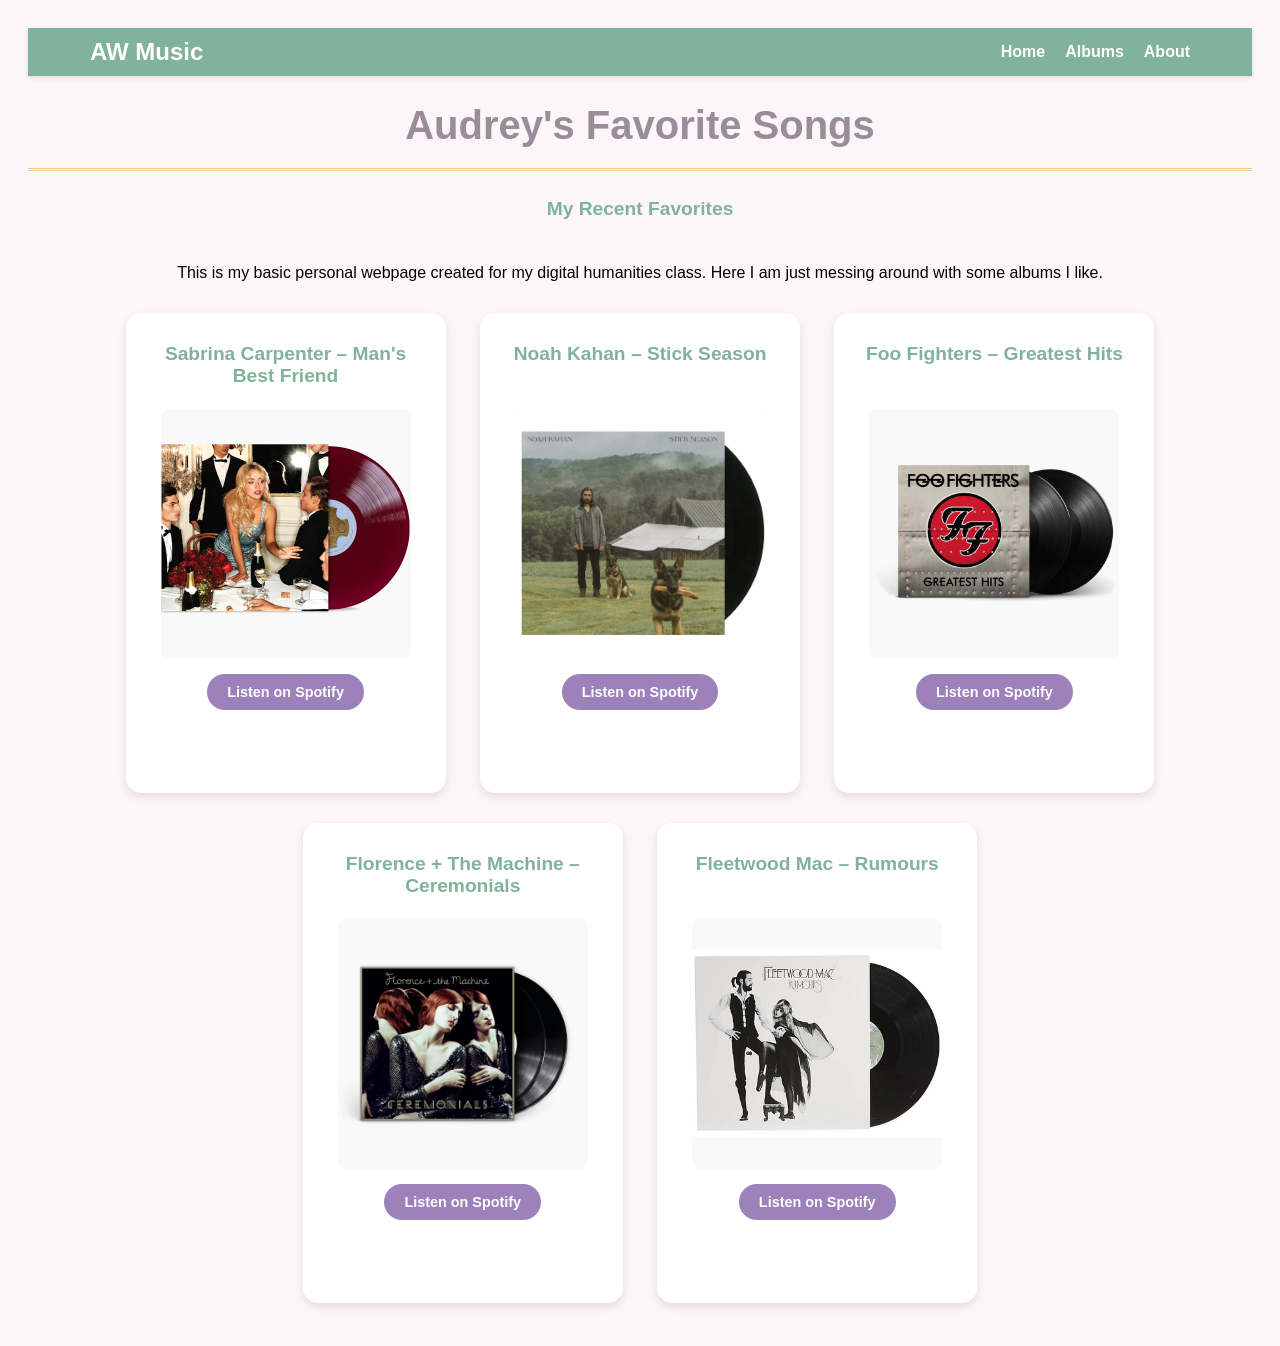
==== docs/index.html @ 9c04e91c "added navigation bar" ====
<?xml version="1.0" encoding="UTF-8"?>
<!DOCTYPE html>
<html xmlns="http://www.w3.org/1999/xhtml" lang="en">
    <head>
        <title>Audrey's Favorite Songs</title>
        <meta charset="UTF-8" />
        <meta name="author" content="Audrey Weeden" />
        <meta name="viewport" content="width=device-width, initial-scale=1.0" />
        <link rel="stylesheet" type="text/css" href="webstyle.css?v=101" />
    </head>
    <body>
        <nav class="navbar">
            <div class="nav-container">
                <a href="#" class="nav-logo">AW Music</a>
                <ul class="nav-links">
                    <li><a href="#">Home</a></li>
                    <li><a href="#">Albums</a></li>
                    <li><a href="#">About</a></li>
                </ul>
            </div>
        </nav>
        <h1>Audrey's Favorite Songs</h1>
        <h2>My Recent Favorites</h2>
        
        <p>This is my basic personal webpage created for my digital humanities class. Here I am just messing around with some albums I like.</p>
        <div class="album">
            <h2>Sabrina Carpenter – Man's Best Friend</h2>
            <a href="https://open.spotify.com/album/1aqg30bNvLSWgShZgX4oop" target="_blank">
            <img src="mans-best-friend.jpg" alt="Sabrina Carpenter" />
            </a>
            <a href="https://open.spotify.com/album/1aqg30bNvLSWgShZgX4oop" target="_blank" class="spotify-button">Listen on Spotify</a>
        </div>
        
        <div class="album">
            <h2>Noah Kahan – Stick Season</h2>
            <a href="https://open.spotify.com/album/50ZenUP4O2Q5eCy2NRNvuz?trackId=0mflMxspEfB0VbI1kyLiAv" target="_blank">
            <img src="stick-season.jpg" alt="Stick Season Album Cover" />
            </a>
            <a href="https://open.spotify.com/album/50ZenUP4O2Q5eCy2NRNvuz?trackId=0mflMxspEfB0VbI1kyLiAv" target="_blank" class="spotify-button">Listen on Spotify</a>
        </div>
        
        <div class="album">
            <h2>Foo Fighters – Greatest Hits</h2>
            <a href="https://open.spotify.com/album/1zCNrbPpz5OLSr6mSpPdKm?trackId=0mflMxspEfB0VbI1kyLiAv" target="_blank">
            <img src="foo-fighters.jpg" alt="Foo Fighters Greatest Hits" />
            </a>
            <a href="https://open.spotify.com/album/1zCNrbPpz5OLSr6mSpPdKm?trackId=0mflMxspEfB0VbI1kyLiAv" target="_blank" class="spotify-button">Listen on Spotify</a>
        </div>
        <div class="album">
            <h2>Florence + The Machine – Ceremonials</h2>
            <a href="https://open.spotify.com/album/3tFAP5BTa1lwUp7lLJ9FlG?trackId=0mflMxspEfB0VbI1kyLiAv" target="_blank">
            <img src="ceremonials.jpg" alt="Ceremonials Album Cover" />
            </a>
            <a href="https://open.spotify.com/album/3tFAP5BTa1lwUp7lLJ9FlG?trackId=0mflMxspEfB0VbI1kyLiAv" target="_blank" class="spotify-button">Listen on Spotify</a>
        </div>
        <div class="album">
            <h2>Fleetwood Mac – Rumours</h2>
            <a href="https://open.spotify.com/album/1bt6q2SruMsBtcerNVtpZB?trackId=0mflMxspEfB0VbI1kyLiAv" target="_blank">
            <img src="rumours.jpg" alt="Rumours Album Cover" />
            </a>
            <a href="https://open.spotify.com/album/1bt6q2SruMsBtcerNVtpZB?trackId=0mflMxspEfB0VbI1kyLiAv" target="_blank" class="spotify-button">Listen on Spotify</a>
        </div>
      
        
    </body>
</html>
---- docs/webstyle.css ----
/* Navigation Bar Styling */
.navbar {
    background-color: #81b29a; /* Your Sage Green */
    padding: 10px 0;
    position: sticky;          /* This keeps it at the top when you scroll! */
    top: 0;
    z-index: 1000;             /* Ensures it stays above the album boxes */
    box-shadow: 0 2px 5px rgba(0,0,0,0.1);
}

.nav-container {
    display: flex;
    justify-content: space-between;
    align-items: center;
    max-width: 1100px;
    margin: 0 auto;
    padding: 0 20px;
}

.nav-logo {
    color: white;
    font-size: 1.5em;
    font-weight: bold;
    text-decoration: none;
}

.nav-links {
    list-style: none;
    display: flex;
    margin: 0;
}

.nav-links li {
    margin-left: 20px;
}

.nav-links a {
    color: white;
    text-decoration: none;
    font-weight: bold;
    transition: color 0.3s ease;
}

.nav-links a:hover {
    color: #f2cc8f; /* Pastel yellow highlight on hover */
}


body {
    background-color: #fdf6f9; /* Pastel background */
    font-family: Arial, sans-serif;
    text-align: center;
    padding: 20px;
}

h1 {
    color: #9a8c98;
    text-align: center;
    font-size: 2.5em;
    border-bottom: 3px double #f2cc8f; /* Pastel yellow accent */
    padding-bottom: 20px;
}

h2 {
    color: #81b29a; /* Pastel sage green */
    margin-top: 10px;
    font-size: 1.2em;
    height: 50px; 
    overflow: hidden;
}

img {
    width: 250px !important;  /* Shrunk slightly so it has room in the box */
    height: 250px !important; /* Forced square */
    object-fit: contain;      /* This keeps the whole record visible inside the square */
    background-color: #f9f9f9; /* Optional: adds a tiny tint to the empty space */
    border-radius: 8px;
    display: block;
    margin: 0 auto;
    transition: transform 0.3s ease;
}

.album {
    background-color: white;
    width: 320px; 
    height: 480px; 
    display: inline-block; 
    margin: 15px;
    padding: 20px;
    border-radius: 15px;
    vertical-align: top;
    box-shadow: 0 4px 10px rgba(0,0,0,0.1);
    box-sizing: border-box; 
    overflow: hidden; 
    text-align: center;
}

a {
    text-decoration: none;
    outline: none;
}

img:hover {
    transform: scale(1.1);
    cursor: pointer;
}

.album:hover {
    transform: translateY(-10px); /* Lifts the box up 10 pixels */
    box-shadow: 0 12px 24px rgba(0,0,0,0.2); /* Makes the shadow deeper as it lifts */
    transition: all 0.3s ease;
} 

img:hover {
    transform: scale(1.05);
    filter: brightness(1.1); /* Makes the album cover glow slightly */
}

.album img {
    cursor: pointer;
} 

/* Styling the Purple Button */
.spotify-button {
    display: inline-block;
    background-color: #9d81bb; /* A soft pastel purple */
    color: white !important;
    padding: 10px 20px;
    margin-top: 15px;
    border-radius: 25px;
    text-decoration: none;
    font-weight: bold;
    font-size: 0.9em;
    transition: background-color 0.3s ease, transform 0.2s ease;
}

.spotify-button:hover {
    background-color: #8367a1; /* A slightly darker purple for the hover effect */
    transform: scale(1.05);
}
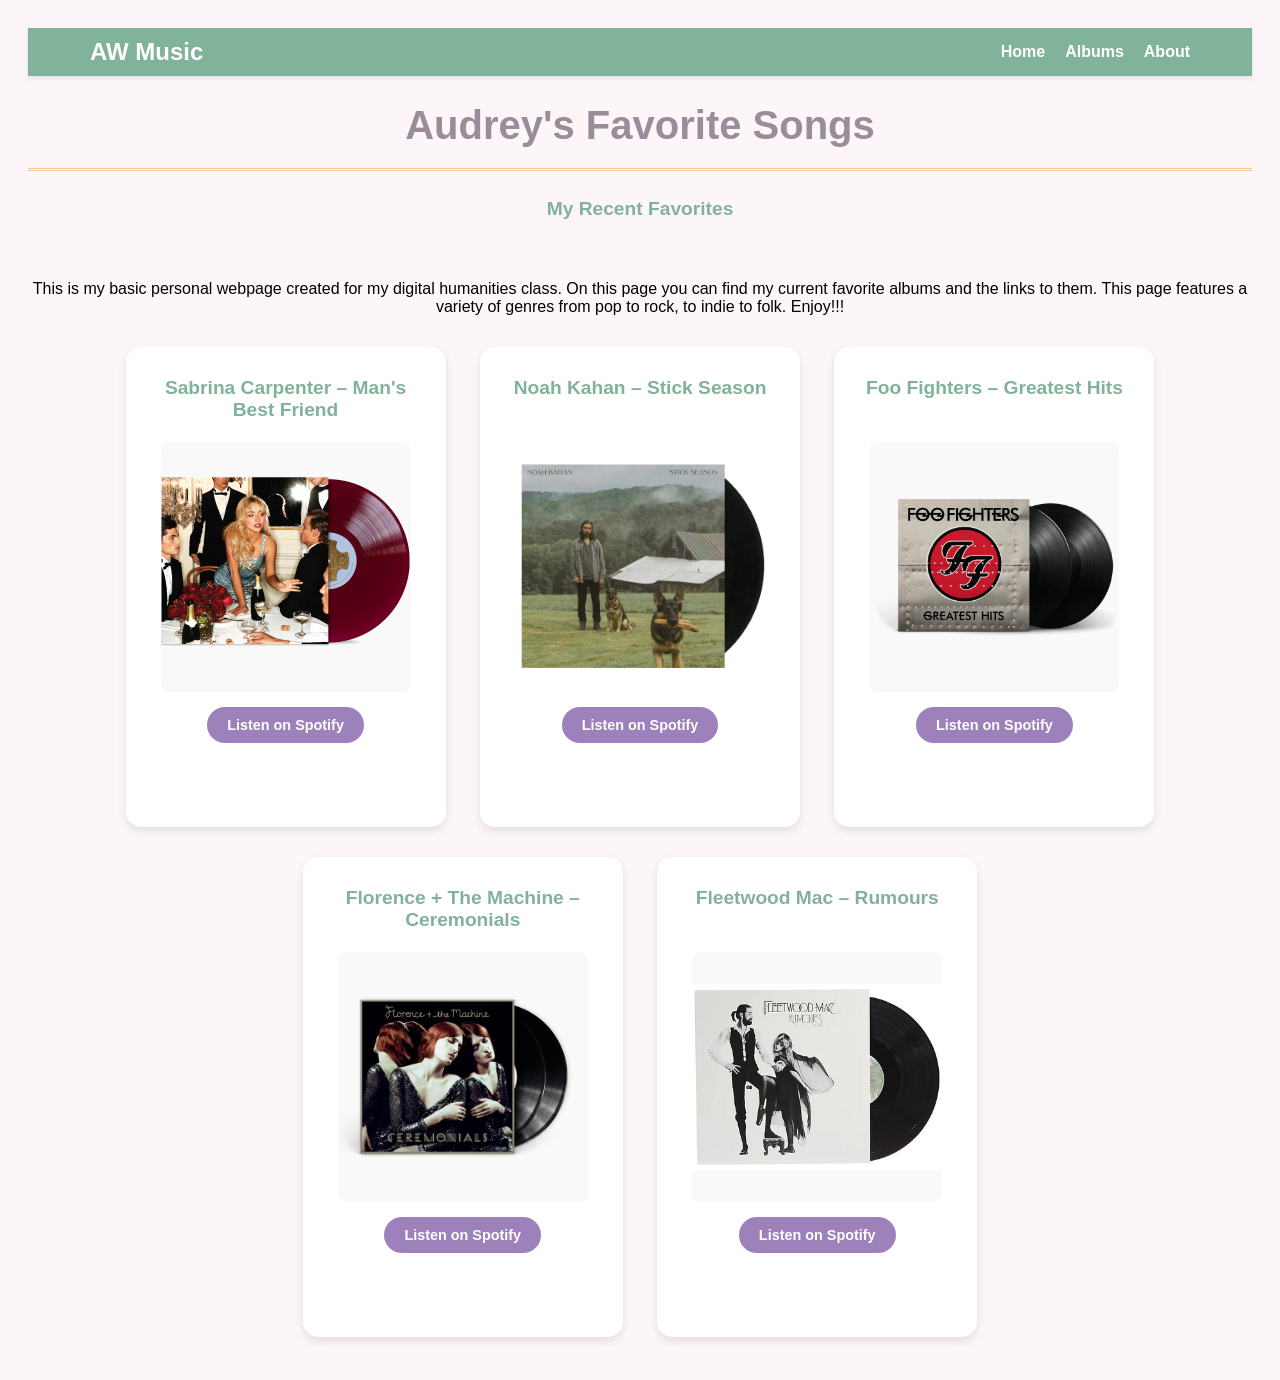
==== commit da3070a6: "fixed scroll offset" ====
--- a/docs/index.html
+++ b/docs/index.html
@@ -13,16 +13,19 @@
             <div class="nav-container">
                 <a href="#" class="nav-logo">AW Music</a>
                 <ul class="nav-links">
-                    <li><a href="#">Home</a></li>
-                    <li><a href="#">Albums</a></li>
-                    <li><a href="#">About</a></li>
+                    <li><a href="#">Home</a></li> 
+                    <li><a href="#album-gallery">Albums</a></li>
+                    <li><a href="#assignment-blurb">About</a></li> 
                 </ul>
             </div>
         </nav>
         <h1>Audrey's Favorite Songs</h1>
-        <h2>My Recent Favorites</h2>
+        <h2 id="album-gallery">My Recent Favorites</h2>
         
-        <p>This is my basic personal webpage created for my digital humanities class. Here I am just messing around with some albums I like.</p>
+        <div id="assignment-blurb">
+        <p>This is my basic personal webpage created for my digital humanities class. On this page you can find my current favorite albums and the links to them. This page features a variety of genres from pop to rock, to indie to folk. Enjoy!!!</p>
+        </div> 
+        
         <div class="album">
             <h2>Sabrina Carpenter – Man's Best Friend</h2>
             <a href="https://open.spotify.com/album/1aqg30bNvLSWgShZgX4oop" target="_blank">
--- a/docs/webstyle.css
+++ b/docs/webstyle.css
@@ -1,3 +1,13 @@
+html {
+    scroll-behavior: smooth;
+}
+
+#album-gallery, #assignment-blurb {
+    padding-top: 80px; 
+    margin-top: -80px;
+    display: block;
+}
+
 /* Navigation Bar Styling */
 .navbar {
     background-color: #81b29a; /* Your Sage Green */
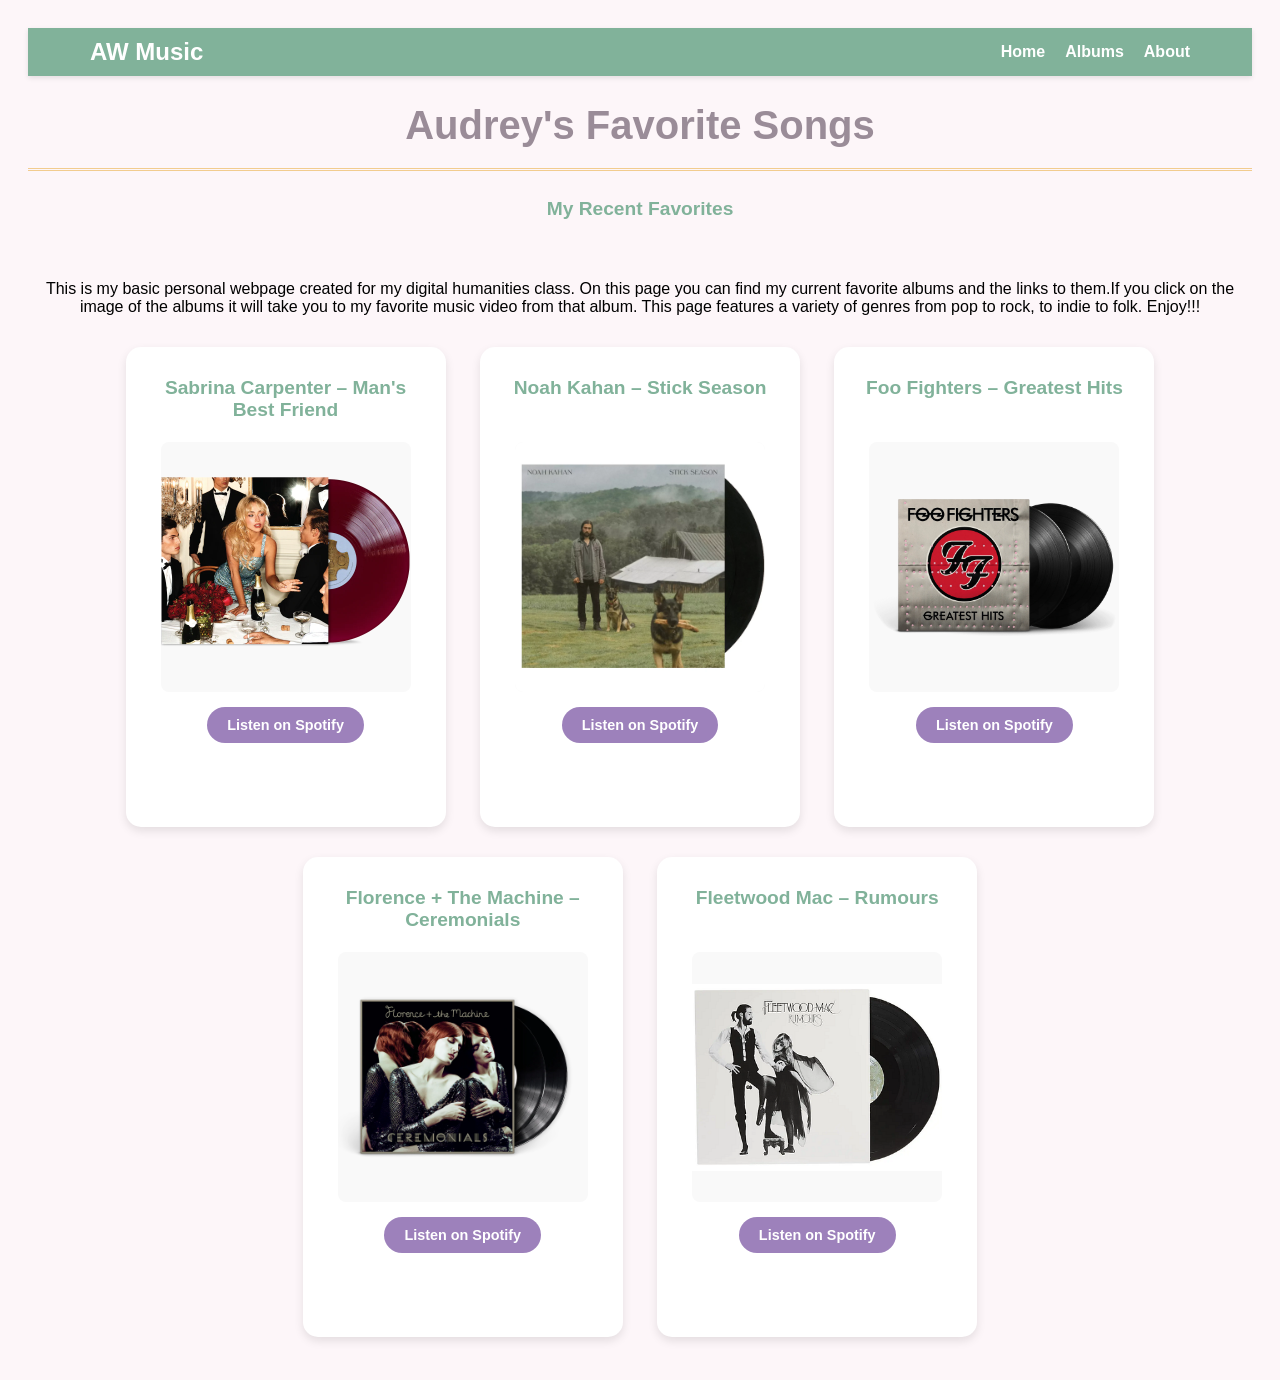
==== commit dc3a5a93: "changed links" ====
--- a/docs/index.html
+++ b/docs/index.html
@@ -23,12 +23,13 @@
         <h2 id="album-gallery">My Recent Favorites</h2>
         
         <div id="assignment-blurb">
-        <p>This is my basic personal webpage created for my digital humanities class. On this page you can find my current favorite albums and the links to them. This page features a variety of genres from pop to rock, to indie to folk. Enjoy!!!</p>
+        <p>This is my basic personal webpage created for my digital humanities class. On this page you can find my current favorite albums and the links to 
+            them.If you click on the image of the albums it will take you to my favorite music video from that album. This page features a variety of genres from pop to rock, to indie to folk. Enjoy!!!</p>
         </div> 
         
         <div class="album">
             <h2>Sabrina Carpenter – Man's Best Friend</h2>
-            <a href="https://open.spotify.com/album/1aqg30bNvLSWgShZgX4oop" target="_blank">
+            <a href="https://www.youtube.com/watch?v=aSugSGCC12I" target="_blank">
             <img src="mans-best-friend.jpg" alt="Sabrina Carpenter" />
             </a>
             <a href="https://open.spotify.com/album/1aqg30bNvLSWgShZgX4oop" target="_blank" class="spotify-button">Listen on Spotify</a>
@@ -36,7 +37,7 @@
         
         <div class="album">
             <h2>Noah Kahan – Stick Season</h2>
-            <a href="https://open.spotify.com/album/50ZenUP4O2Q5eCy2NRNvuz?trackId=0mflMxspEfB0VbI1kyLiAv" target="_blank">
+            <a href="https://www.youtube.com/watch?v=JKrDdsgXuso" target="_blank">
             <img src="stick-season.jpg" alt="Stick Season Album Cover" />
             </a>
             <a href="https://open.spotify.com/album/50ZenUP4O2Q5eCy2NRNvuz?trackId=0mflMxspEfB0VbI1kyLiAv" target="_blank" class="spotify-button">Listen on Spotify</a>
@@ -44,21 +45,21 @@
         
         <div class="album">
             <h2>Foo Fighters – Greatest Hits</h2>
-            <a href="https://open.spotify.com/album/1zCNrbPpz5OLSr6mSpPdKm?trackId=0mflMxspEfB0VbI1kyLiAv" target="_blank">
+            <a href="https://www.youtube.com/watch?v=eBG7P-K-r1Y" target="_blank">
             <img src="foo-fighters.jpg" alt="Foo Fighters Greatest Hits" />
             </a>
             <a href="https://open.spotify.com/album/1zCNrbPpz5OLSr6mSpPdKm?trackId=0mflMxspEfB0VbI1kyLiAv" target="_blank" class="spotify-button">Listen on Spotify</a>
         </div>
         <div class="album">
             <h2>Florence + The Machine – Ceremonials</h2>
-            <a href="https://open.spotify.com/album/3tFAP5BTa1lwUp7lLJ9FlG?trackId=0mflMxspEfB0VbI1kyLiAv" target="_blank">
+            <a href="https://www.youtube.com/watch?v=WbN0nX61rIs" target="_blank">
             <img src="ceremonials.jpg" alt="Ceremonials Album Cover" />
             </a>
             <a href="https://open.spotify.com/album/3tFAP5BTa1lwUp7lLJ9FlG?trackId=0mflMxspEfB0VbI1kyLiAv" target="_blank" class="spotify-button">Listen on Spotify</a>
         </div>
         <div class="album">
             <h2>Fleetwood Mac – Rumours</h2>
-            <a href="https://open.spotify.com/album/1bt6q2SruMsBtcerNVtpZB?trackId=0mflMxspEfB0VbI1kyLiAv" target="_blank">
+            <a href="https://www.youtube.com/watch?v=mwgg1Pu6cNg" target="_blank">
             <img src="rumours.jpg" alt="Rumours Album Cover" />
             </a>
             <a href="https://open.spotify.com/album/1bt6q2SruMsBtcerNVtpZB?trackId=0mflMxspEfB0VbI1kyLiAv" target="_blank" class="spotify-button">Listen on Spotify</a>
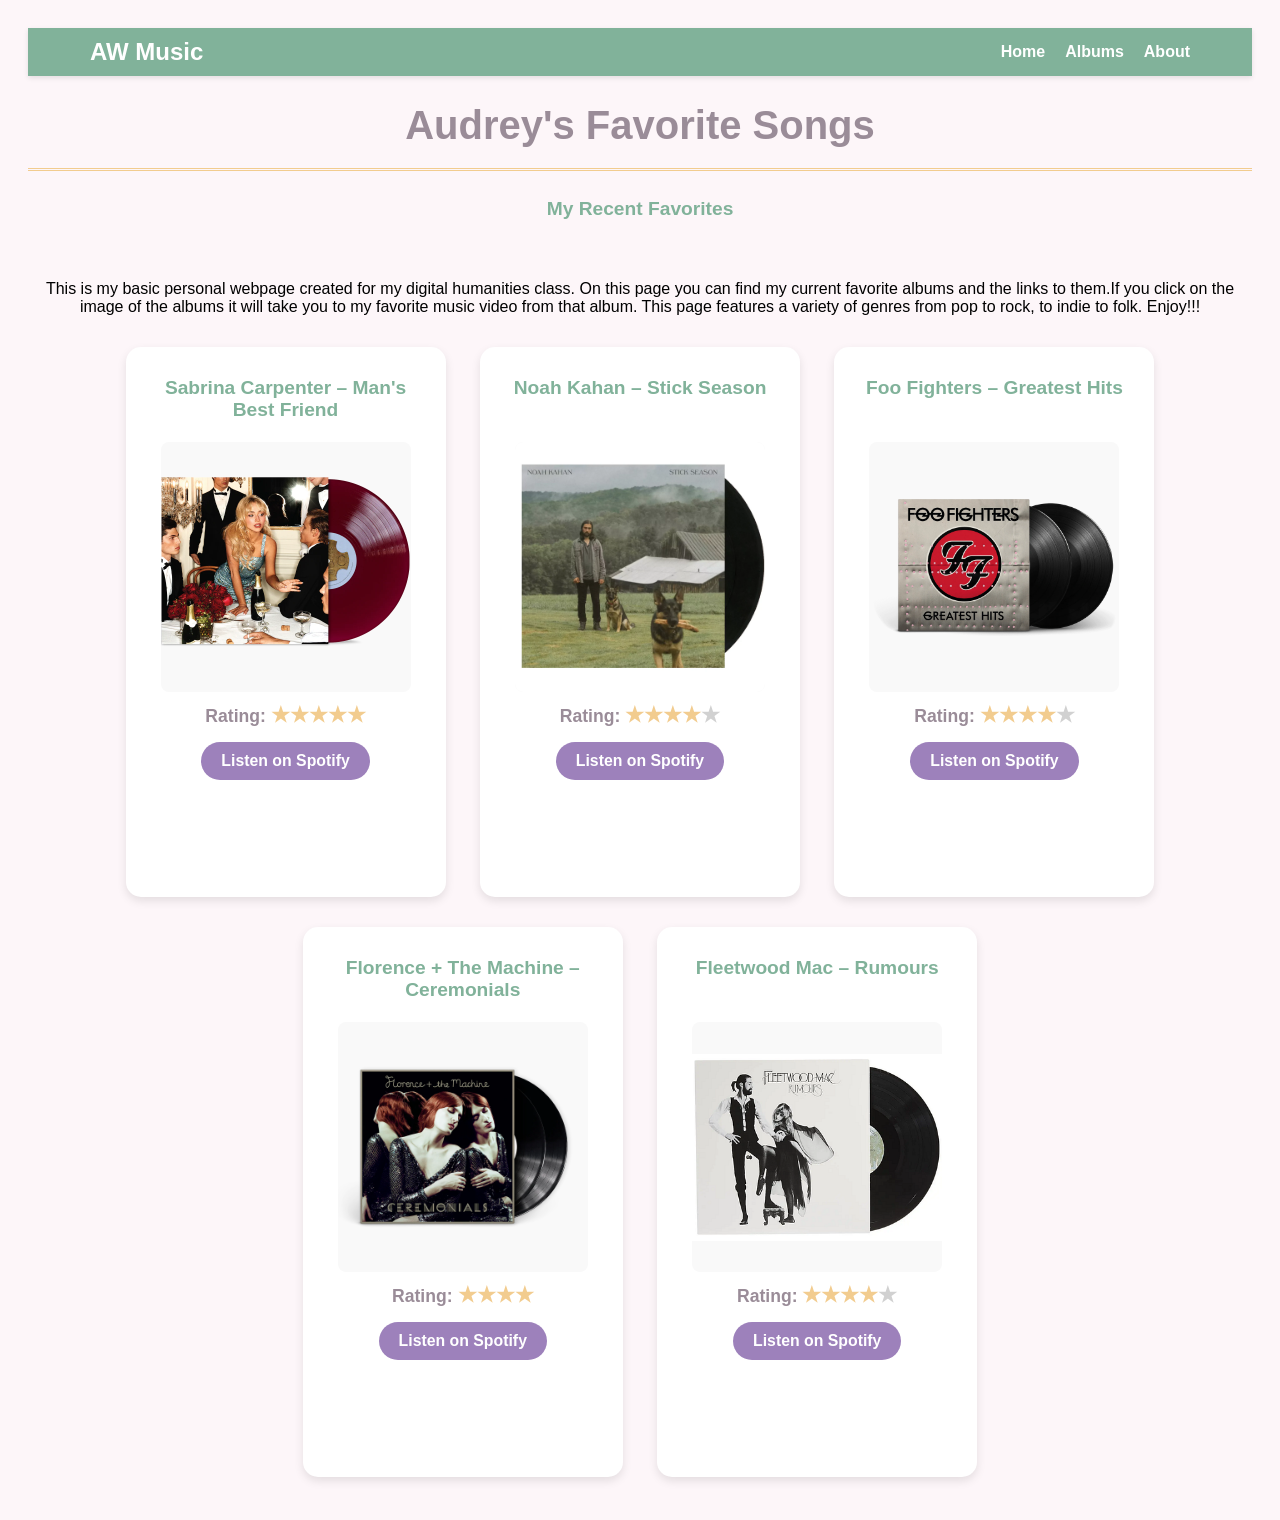
==== commit 4fbd74ce: "added css stars" ====
--- a/docs/index.html
+++ b/docs/index.html
@@ -32,6 +32,8 @@
             <a href="https://www.youtube.com/watch?v=aSugSGCC12I" target="_blank">
             <img src="mans-best-friend.jpg" alt="Sabrina Carpenter" />
             </a>
+            <p class="rating">
+                Rating: <span class="stars">★★★★★</span>
             <a href="https://open.spotify.com/album/1aqg30bNvLSWgShZgX4oop" target="_blank" class="spotify-button">Listen on Spotify</a>
         </div>
         
@@ -40,6 +42,8 @@
             <a href="https://www.youtube.com/watch?v=JKrDdsgXuso" target="_blank">
             <img src="stick-season.jpg" alt="Stick Season Album Cover" />
             </a>
+            <p class="rating">
+                Rating: <span class="stars">★★★★</span><span class="half-star">★</span>
             <a href="https://open.spotify.com/album/50ZenUP4O2Q5eCy2NRNvuz?trackId=0mflMxspEfB0VbI1kyLiAv" target="_blank" class="spotify-button">Listen on Spotify</a>
         </div>
         
@@ -48,6 +52,8 @@
             <a href="https://www.youtube.com/watch?v=eBG7P-K-r1Y" target="_blank">
             <img src="foo-fighters.jpg" alt="Foo Fighters Greatest Hits" />
             </a>
+            <p class="rating">
+                Rating: <span class="stars">★★★★</span><span class="half-star">★</span>
             <a href="https://open.spotify.com/album/1zCNrbPpz5OLSr6mSpPdKm?trackId=0mflMxspEfB0VbI1kyLiAv" target="_blank" class="spotify-button">Listen on Spotify</a>
         </div>
         <div class="album">
@@ -55,6 +61,8 @@
             <a href="https://www.youtube.com/watch?v=WbN0nX61rIs" target="_blank">
             <img src="ceremonials.jpg" alt="Ceremonials Album Cover" />
             </a>
+            <p class="rating">
+                Rating: <span class="stars">★★★★</span>
             <a href="https://open.spotify.com/album/3tFAP5BTa1lwUp7lLJ9FlG?trackId=0mflMxspEfB0VbI1kyLiAv" target="_blank" class="spotify-button">Listen on Spotify</a>
         </div>
         <div class="album">
@@ -62,6 +70,8 @@
             <a href="https://www.youtube.com/watch?v=mwgg1Pu6cNg" target="_blank">
             <img src="rumours.jpg" alt="Rumours Album Cover" />
             </a>
+            <p class="rating">
+                Rating: <span class="stars">★★★★</span><span class="half-star">★</span>
             <a href="https://open.spotify.com/album/1bt6q2SruMsBtcerNVtpZB?trackId=0mflMxspEfB0VbI1kyLiAv" target="_blank" class="spotify-button">Listen on Spotify</a>
         </div>
       
--- a/docs/webstyle.css
+++ b/docs/webstyle.css
@@ -93,7 +93,7 @@
 .album {
     background-color: white;
     width: 320px; 
-    height: 480px; 
+    height: 550px !important; 
     display: inline-block; 
     margin: 15px;
     padding: 20px;
@@ -149,5 +149,26 @@
     transform: scale(1.05);
 }
 
+.rating {
+    font-size: 1.1em;
+    color: #9a8c98; 
+    margin: 10px 0;
+}
 
+.stars {
+    color: #f2cc8f; 
+    font-size: 1.2em;
+}
 
+/* The star in the 'half-star' span will be grey to look 'unfilled' */
+.half-star {
+    color: #d1d1d1; 
+    font-size: 1.2em;
+}
+
+.rating {
+    font-weight: bold;
+    color: #9a8c98;
+    margin: 10px 0;
+}
+
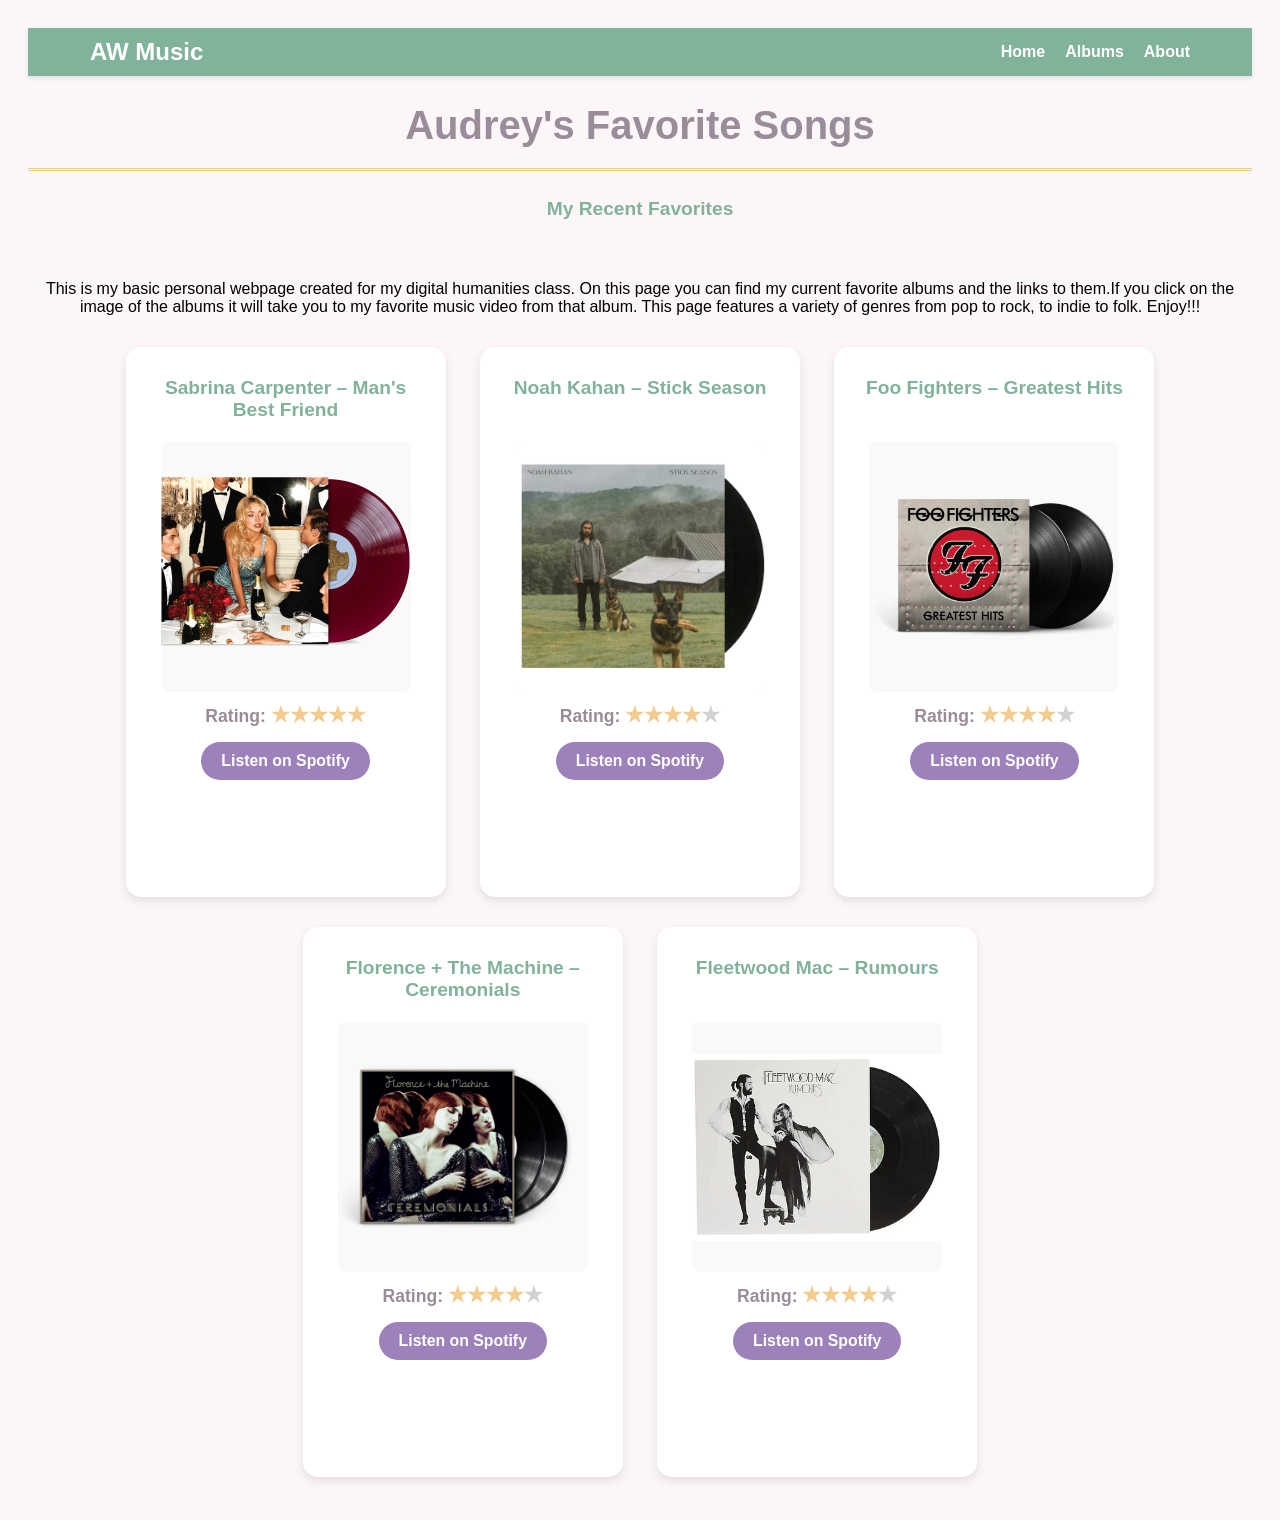
==== commit 297bfbaa: "fixings" ====
--- a/docs/index.html
+++ b/docs/index.html
@@ -6,7 +6,7 @@
         <meta charset="UTF-8" />
         <meta name="author" content="Audrey Weeden" />
         <meta name="viewport" content="width=device-width, initial-scale=1.0" />
-        <link rel="stylesheet" type="text/css" href="webstyle.css?v=101" />
+        <link rel="stylesheet" type="text/css" href="webstyle.css?v=102" />
     </head>
     <body>
         <nav class="navbar">
@@ -62,7 +62,7 @@
             <img src="ceremonials.jpg" alt="Ceremonials Album Cover" />
             </a>
             <p class="rating">
-                Rating: <span class="stars">★★★★</span>
+                Rating: <span class="stars">★★★★</span><span class="half-star">★</span>
             <a href="https://open.spotify.com/album/3tFAP5BTa1lwUp7lLJ9FlG?trackId=0mflMxspEfB0VbI1kyLiAv" target="_blank" class="spotify-button">Listen on Spotify</a>
         </div>
         <div class="album">
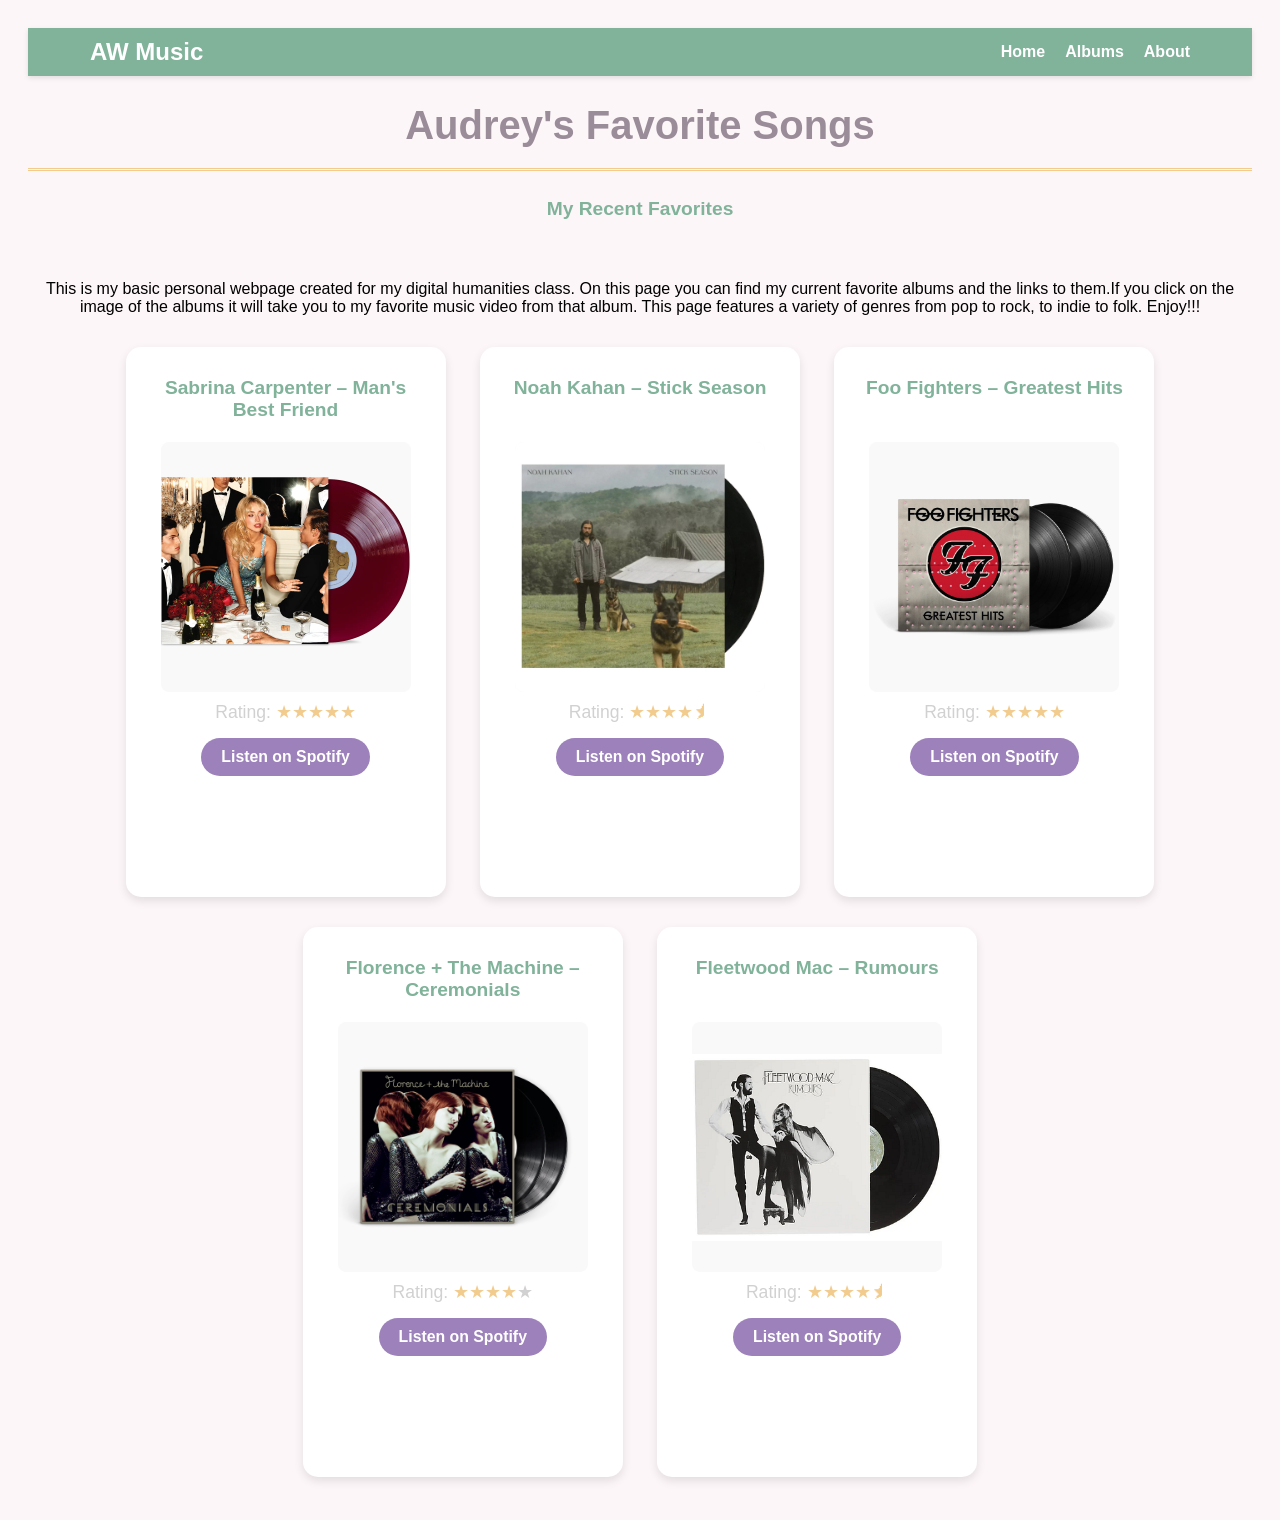
==== commit 9f660856: "fixing stars" ====
--- a/docs/index.html
+++ b/docs/index.html
@@ -35,6 +35,7 @@
             <p class="rating">
                 Rating: <span class="stars">★★★★★</span>
             <a href="https://open.spotify.com/album/1aqg30bNvLSWgShZgX4oop" target="_blank" class="spotify-button">Listen on Spotify</a>
+            </p>
         </div>
         
         <div class="album">
@@ -43,8 +44,9 @@
             <img src="stick-season.jpg" alt="Stick Season Album Cover" />
             </a>
             <p class="rating">
-                Rating: <span class="stars">★★★★</span><span class="half-star">★</span>
+                Rating: <span class="stars">★★★★⯨</span>
             <a href="https://open.spotify.com/album/50ZenUP4O2Q5eCy2NRNvuz?trackId=0mflMxspEfB0VbI1kyLiAv" target="_blank" class="spotify-button">Listen on Spotify</a>
+            </p>
         </div>
         
         <div class="album">
@@ -53,8 +55,9 @@
             <img src="foo-fighters.jpg" alt="Foo Fighters Greatest Hits" />
             </a>
             <p class="rating">
-                Rating: <span class="stars">★★★★</span><span class="half-star">★</span>
+                Rating: <span class="stars">★★★★★</span>
             <a href="https://open.spotify.com/album/1zCNrbPpz5OLSr6mSpPdKm?trackId=0mflMxspEfB0VbI1kyLiAv" target="_blank" class="spotify-button">Listen on Spotify</a>
+            </p>
         </div>
         <div class="album">
             <h2>Florence + The Machine – Ceremonials</h2>
@@ -62,8 +65,9 @@
             <img src="ceremonials.jpg" alt="Ceremonials Album Cover" />
             </a>
             <p class="rating">
-                Rating: <span class="stars">★★★★</span><span class="half-star">★</span>
+                Rating: <span class="stars">★★★★</span>★
             <a href="https://open.spotify.com/album/3tFAP5BTa1lwUp7lLJ9FlG?trackId=0mflMxspEfB0VbI1kyLiAv" target="_blank" class="spotify-button">Listen on Spotify</a>
+            </p>
         </div>
         <div class="album">
             <h2>Fleetwood Mac – Rumours</h2>
@@ -71,8 +75,9 @@
             <img src="rumours.jpg" alt="Rumours Album Cover" />
             </a>
             <p class="rating">
-                Rating: <span class="stars">★★★★</span><span class="half-star">★</span>
+                Rating: <span class="stars">★★★★⯨</span>
             <a href="https://open.spotify.com/album/1bt6q2SruMsBtcerNVtpZB?trackId=0mflMxspEfB0VbI1kyLiAv" target="_blank" class="spotify-button">Listen on Spotify</a>
+            </p>
         </div>
       
         
--- a/docs/webstyle.css
+++ b/docs/webstyle.css
@@ -157,18 +157,10 @@
 
 .stars {
     color: #f2cc8f; 
-    font-size: 1.2em;
 }
 
-/* The star in the 'half-star' span will be grey to look 'unfilled' */
-.half-star {
+/* This makes the 'rating' paragraph (and the star outside the span) grey */
+.rating {
     color: #d1d1d1; 
-    font-size: 1.2em;
 }
 
-.rating {
-    font-weight: bold;
-    color: #9a8c98;
-    margin: 10px 0;
-}
-
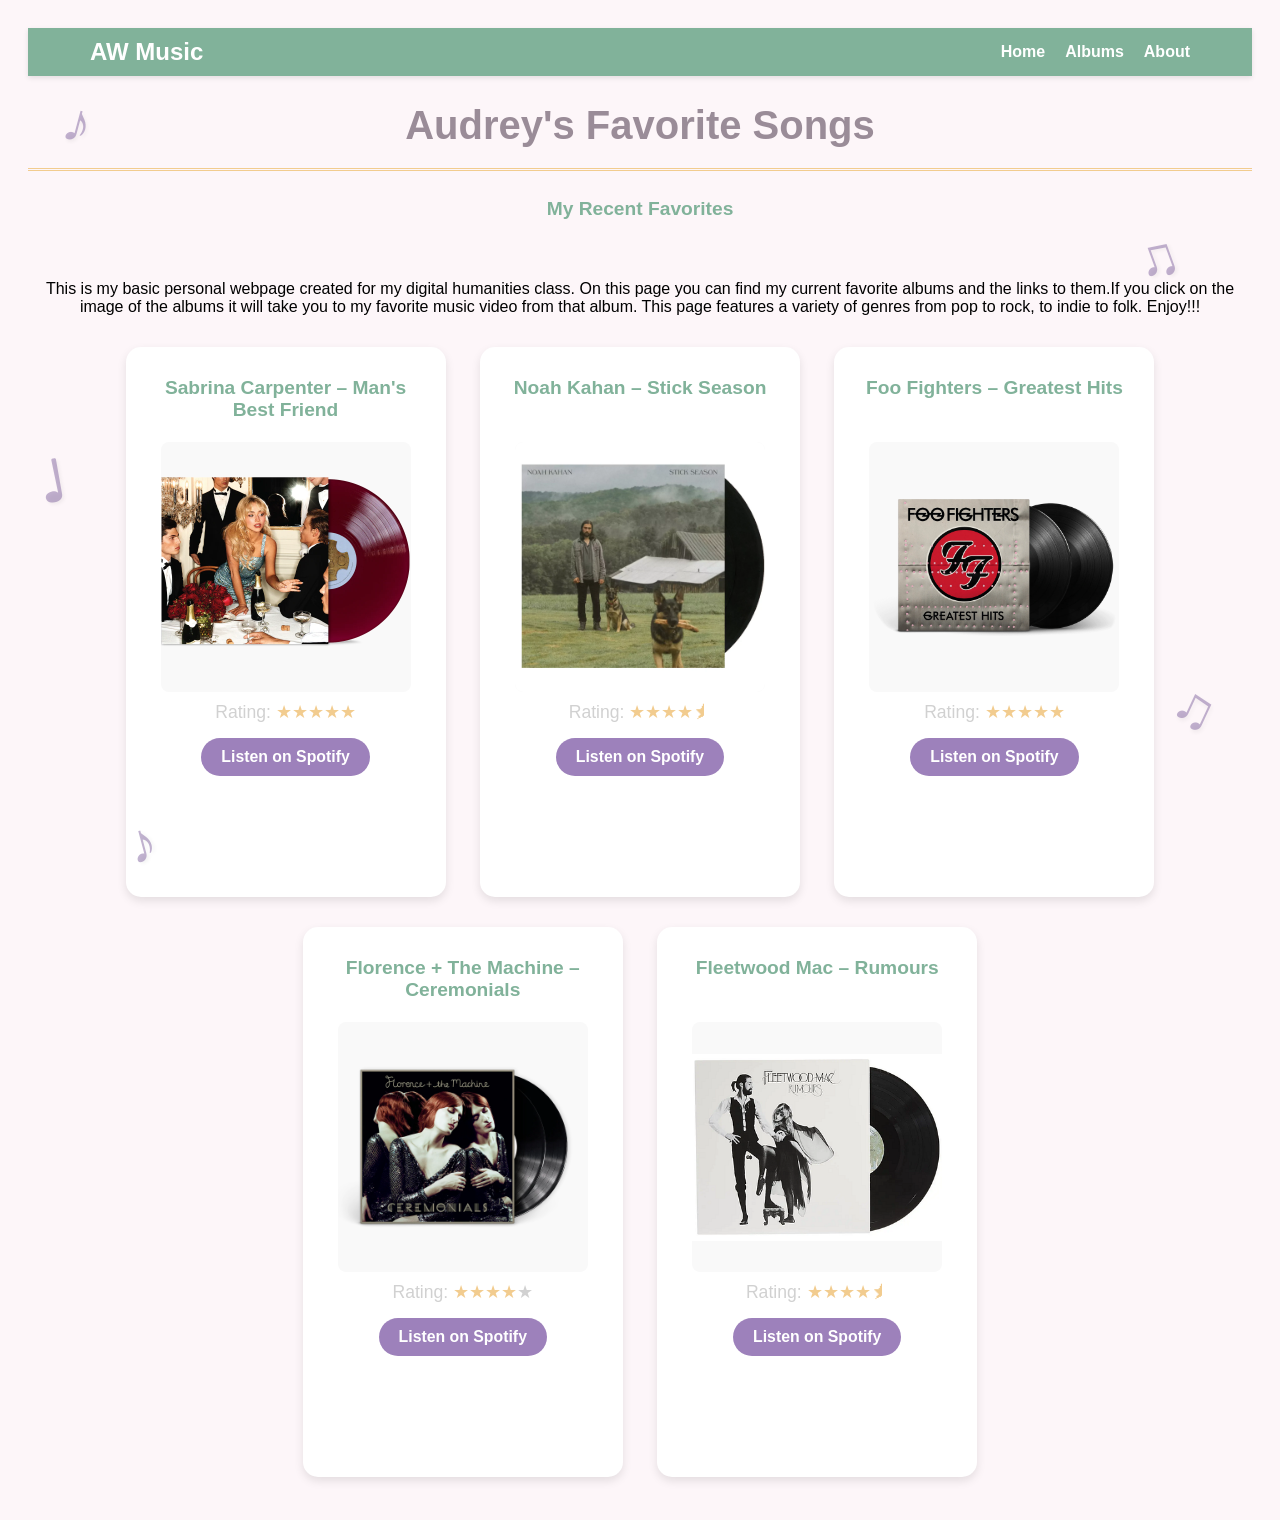
==== commit 2be23199: "background changes" ====
--- a/docs/index.html
+++ b/docs/index.html
@@ -9,6 +9,14 @@
         <link rel="stylesheet" type="text/css" href="webstyle.css?v=102" />
     </head>
     <body>
+        <div class="background-decor">
+            <span class="note note-1">♪</span>
+            <span class="note note-2">♫</span>
+            <span class="note note-3">♩</span>
+            <span class="note note-4">♫</span>
+            <span class="note note-5">♪</span>
+        </div>
+        
         <nav class="navbar">
             <div class="nav-container">
                 <a href="#" class="nav-logo">AW Music</a>
--- a/docs/webstyle.css
+++ b/docs/webstyle.css
@@ -164,3 +164,18 @@
     color: #d1d1d1; 
 }
 
+.note-1 { top: 10%; left: 5%; transform: rotate(15deg); }
+.note-2 { top: 25%; right: 8%; transform: rotate(-20deg); }
+.note-3 { top: 50%; left: 3%; transform: rotate(-10deg); }
+.note-4 { top: 75%; right: 5%; transform: rotate(25deg); }
+.note-5 { top: 90%; left: 10%; transform: rotate(-15deg); }
+
+.note {
+    position: absolute;
+    font-size: 3.5rem;  /* Made them slightly larger to catch the eye */
+    color: rgba(131, 103, 161, 0.5); /* A darker, more visible purple with 50% transparency */
+    user-select: none;
+    font-weight: bold;
+    /* Optional: adds a soft "glow" effect */
+    text-shadow: 2px 2px 4px rgba(0,0,0,0.05); 
+}
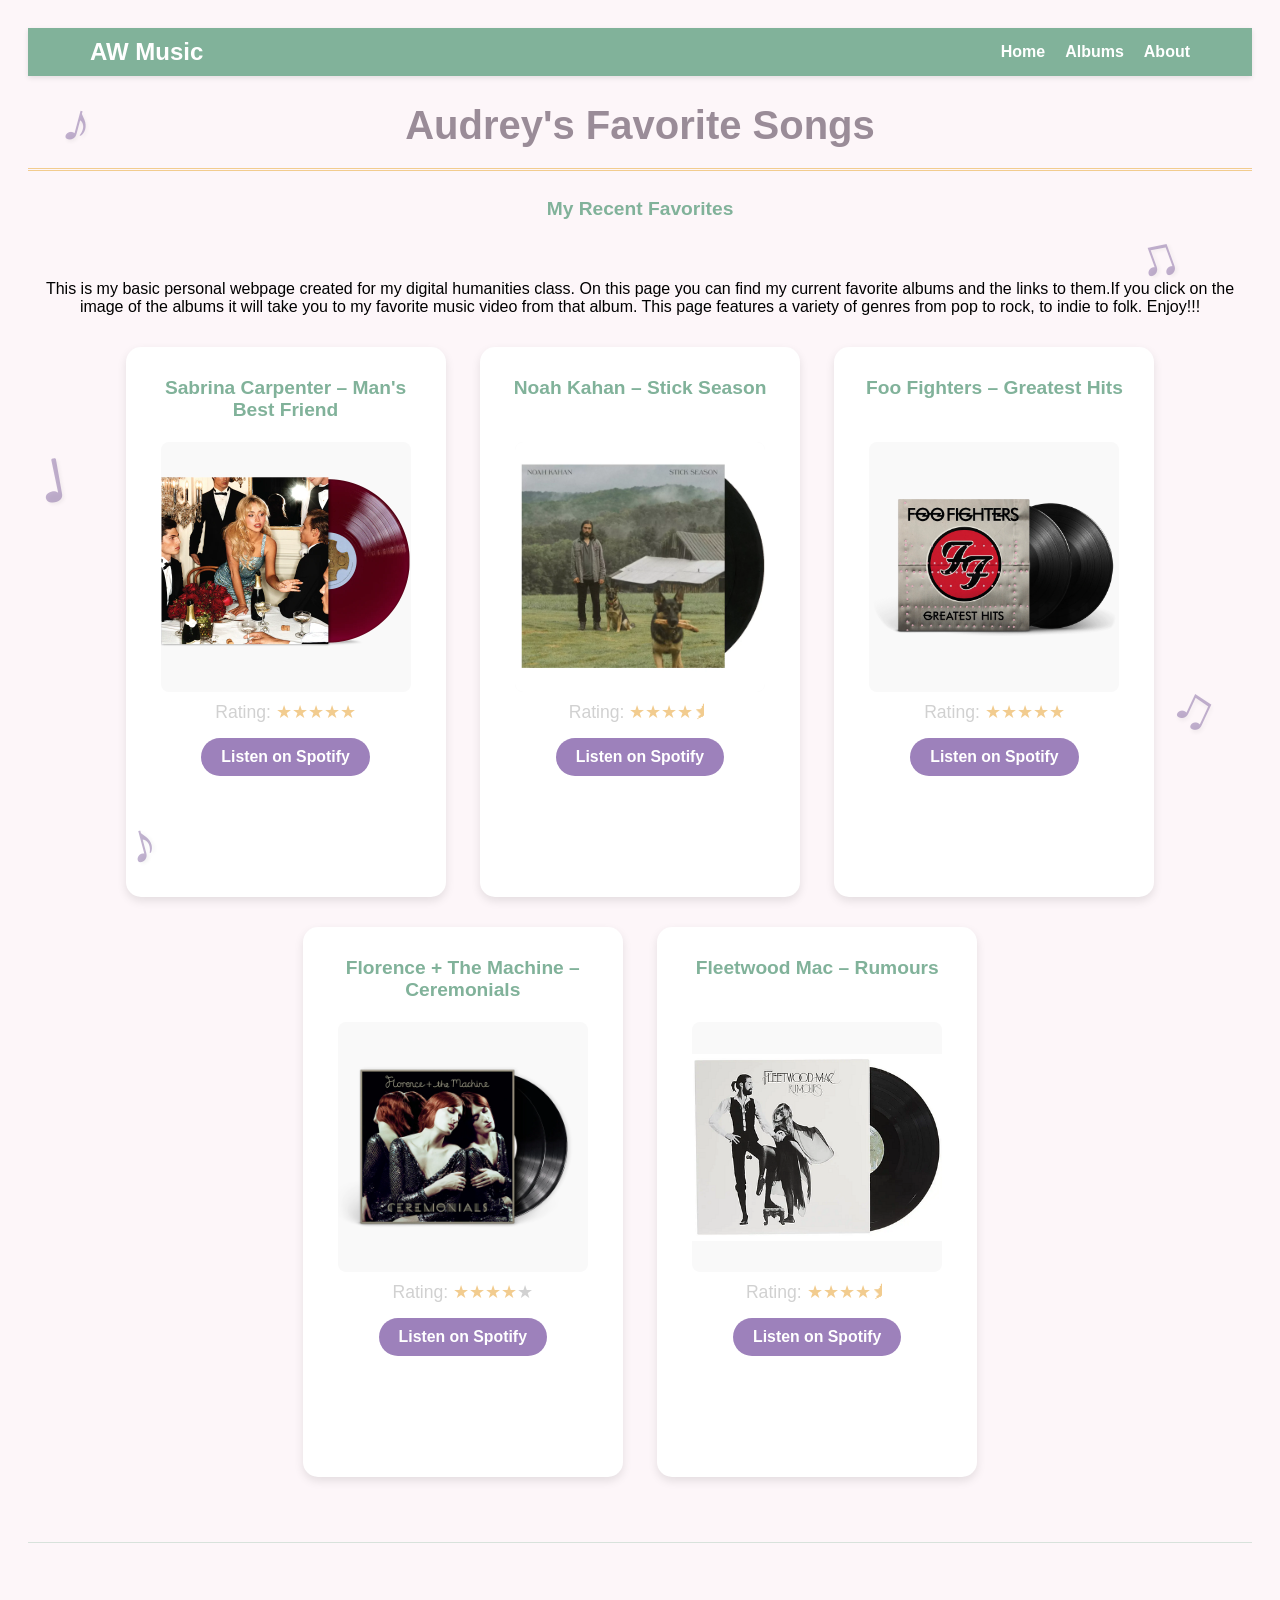
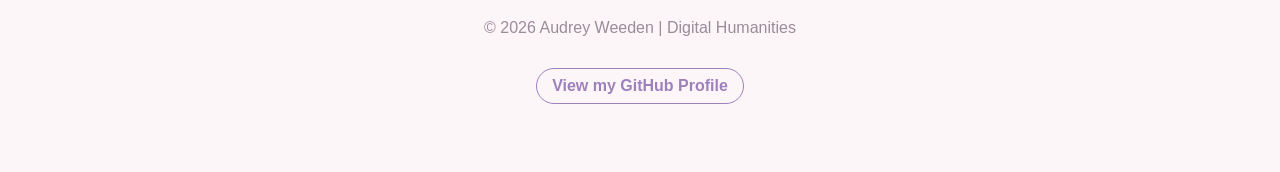
==== commit ccc4381f: "adding footer" ====
--- a/docs/index.html
+++ b/docs/index.html
@@ -88,6 +88,14 @@
             </p>
         </div>
       
+        <footer class="site-footer">
+            <div class="footer-content">
+                <p>© 2026 Audrey Weeden | Digital Humanities</p>
+                <a href="https://github.com/audvocado" target="_blank" class="github-link">
+                    View my GitHub Profile
+                </a>
+            </div>
+        </footer>
         
     </body>
 </html>
--- a/docs/webstyle.css
+++ b/docs/webstyle.css
@@ -179,3 +179,31 @@
     /* Optional: adds a soft "glow" effect */
     text-shadow: 2px 2px 4px rgba(0,0,0,0.05); 
 }
+
+/* Styling the Footer Area */
+.site-footer {
+    text-align: center;
+    padding: 60px 20px 40px 20px; /* Lots of space on top to separate from albums */
+    margin-top: 50px;
+    border-top: 1px solid rgba(129, 178, 154, 0.3); /* A very faint sage green divider */
+    color: #9a8c98;
+}
+
+.github-link {
+    display: inline-block;
+    margin-top: 15px;
+    padding: 8px 15px;
+    color: #9d81bb; /* Your purple theme color */
+    text-decoration: none;
+    font-weight: bold;
+    border: 1px solid #9d81bb;
+    border-radius: 20px;
+    transition: all 0.3s ease;
+}
+
+/* Fun hover effect to match your other buttons */
+.github-link:hover {
+    background-color: #9d81bb;
+    color: white !important;
+    transform: translateY(-2px);
+}
